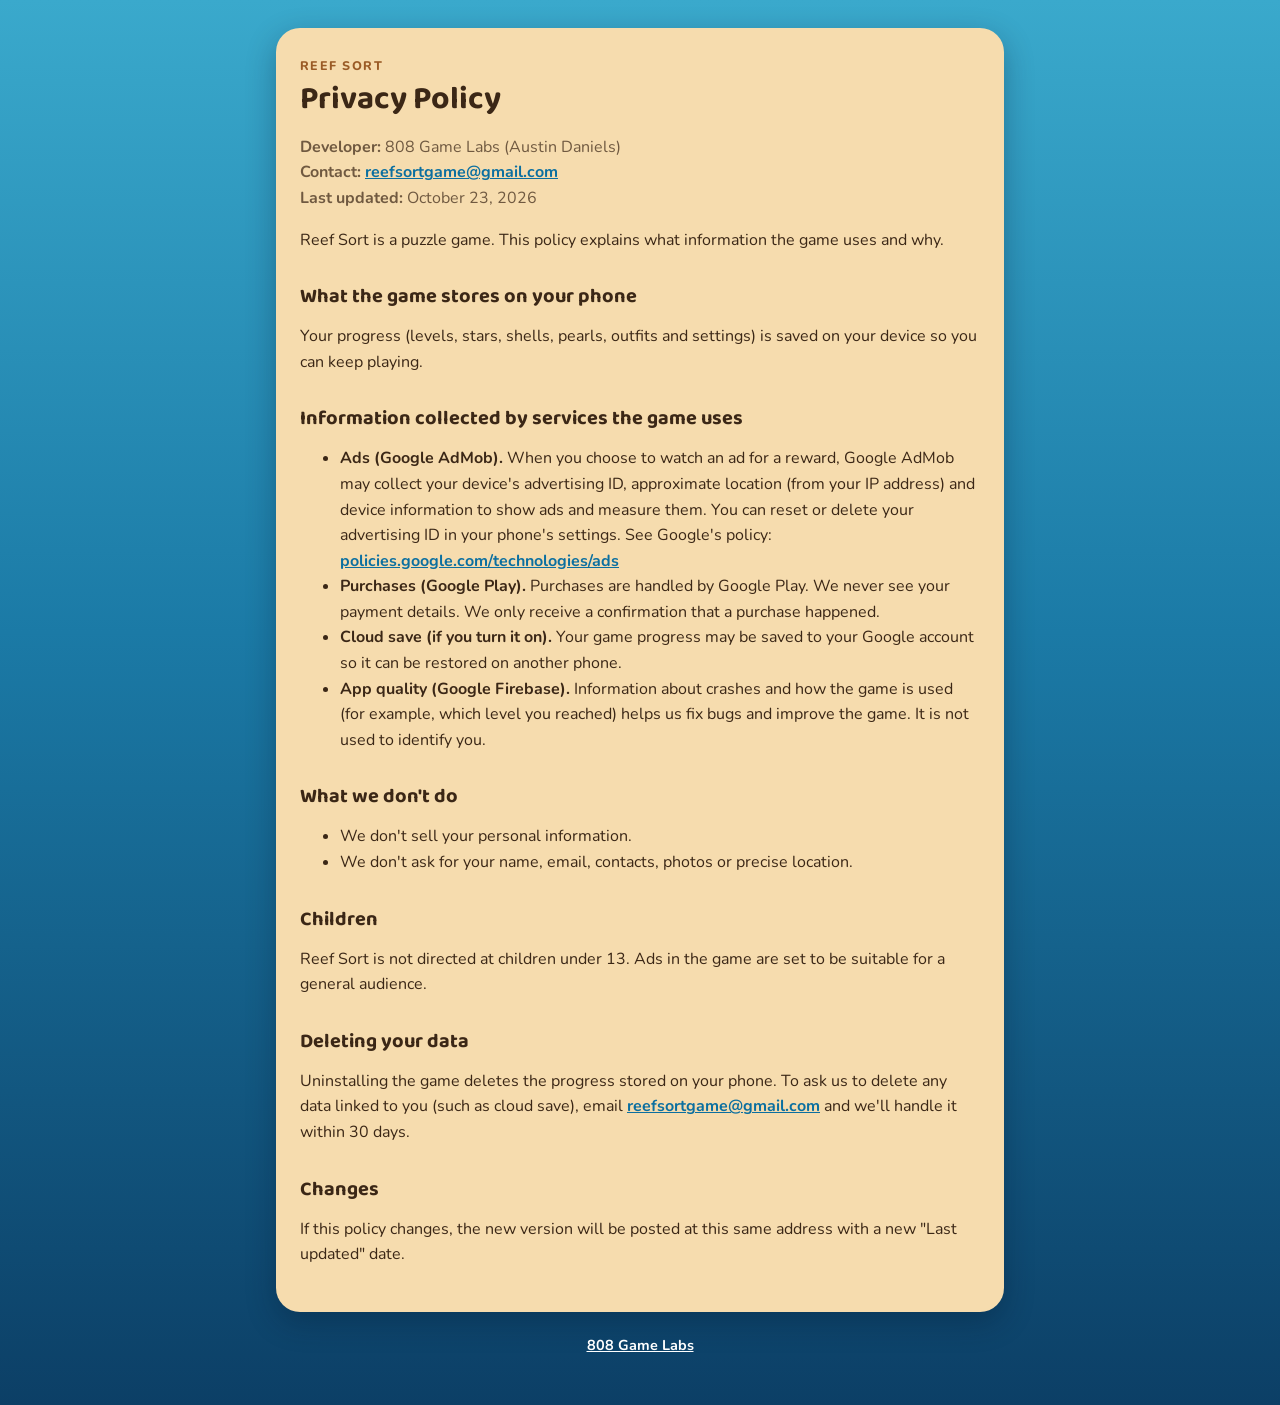
==== reef-sort/privacy/index.html @ 11c79bbb "Studio page and Reef Sort privacy policy Co-Authored-By: Claude Opus 5.5 <noreply@anthropic.com> Cla" ====
<!doctype html>
<html lang="en">
<head>
<meta charset="utf-8">
<meta name="viewport" content="width=device-width,initial-scale=1">
<title>Reef Sort Privacy Policy</title>
<link rel="preconnect" href="https://fonts.googleapis.com"><link href="https://fonts.googleapis.com/css2?family=Baloo+2:wght@800&family=Nunito:wght@600;700;800&display=swap" rel="stylesheet">
<link rel="stylesheet" href="../../style.css">
</head>
<body>
<main>
  <div class="card">
    <p class="eyebrow">Reef Sort</p>
    <h1>Privacy Policy</h1>
    <p class="muted"><b>Developer:</b> 808 Game Labs (Austin Daniels)<br>
    <b>Contact:</b> <a href="mailto:reefsortgame@gmail.com">reefsortgame@gmail.com</a><br>
    <b>Last updated:</b> October 23, 2026</p>

    <p>Reef Sort is a puzzle game. This policy explains what information the game uses and why.</p>

    <h2>What the game stores on your phone</h2>
    <p>Your progress (levels, stars, shells, pearls, outfits and settings) is saved on your device so you can keep playing.</p>

    <h2>Information collected by services the game uses</h2>
    <ul>
      <li><b>Ads (Google AdMob).</b> When you choose to watch an ad for a reward, Google AdMob may collect your device's advertising ID, approximate location (from your IP address) and device information to show ads and measure them. You can reset or delete your advertising ID in your phone's settings. See Google's policy: <a href="https://policies.google.com/technologies/ads">policies.google.com/technologies/ads</a></li>
      <li><b>Purchases (Google Play).</b> Purchases are handled by Google Play. We never see your payment details. We only receive a confirmation that a purchase happened.</li>
      <li><b>Cloud save (if you turn it on).</b> Your game progress may be saved to your Google account so it can be restored on another phone.</li>
      <li><b>App quality (Google Firebase).</b> Information about crashes and how the game is used (for example, which level you reached) helps us fix bugs and improve the game. It is not used to identify you.</li>
    </ul>

    <h2>What we don't do</h2>
    <ul>
      <li>We don't sell your personal information.</li>
      <li>We don't ask for your name, email, contacts, photos or precise location.</li>
    </ul>

    <h2>Children</h2>
    <p>Reef Sort is not directed at children under 13. Ads in the game are set to be suitable for a general audience.</p>

    <h2>Deleting your data</h2>
    <p>Uninstalling the game deletes the progress stored on your phone. To ask us to delete any data linked to you (such as cloud save), email <a href="mailto:reefsortgame@gmail.com">reefsortgame@gmail.com</a> and we'll handle it within 30 days.</p>

    <h2>Changes</h2>
    <p>If this policy changes, the new version will be posted at this same address with a new "Last updated" date.</p>
  </div>
  <footer><a href="../../">808 Game Labs</a></footer>
</main>
</body>
</html>
---- style.css ----
:root{--sea1:#3aa9cc;--sea2:#1b7aa6;--sea3:#0c3f66;--sand:#f6dcae;--ink:#3b2716;--muted:rgba(59,39,22,.72)}
*{box-sizing:border-box}
html,body{margin:0}
body{font-family:"Nunito",system-ui,-apple-system,"Segoe UI",Roboto,sans-serif;color:var(--ink);background:linear-gradient(180deg,var(--sea1),var(--sea2) 45%,var(--sea3));min-height:100vh;line-height:1.6}
main{max-width:760px;margin:0 auto;padding:28px 16px 48px}
.card{background:var(--sand);border-radius:24px;padding:28px 24px;box-shadow:0 10px 30px rgba(0,20,40,.3)}
h1,h2{font-family:"Baloo 2","Nunito",system-ui,sans-serif;line-height:1.15;margin:0 0 .4em}
h1{font-size:2rem}
h2{font-size:1.25rem;margin-top:1.6em}
p,li{font-size:1rem}
a{color:#0b6fa0;font-weight:700}
.muted{color:var(--muted)}
.app{display:flex;gap:16px;align-items:center;margin-top:18px}
.app img{width:84px;height:84px;border-radius:22px;box-shadow:0 4px 12px rgba(0,0,0,.25)}
.eyebrow{font-weight:800;letter-spacing:.12em;text-transform:uppercase;font-size:.78rem;color:#9a5b26;margin:0 0 6px}
footer{text-align:center;color:#e3f4fb;font-size:.9rem;margin-top:22px}
footer a{color:#fff}
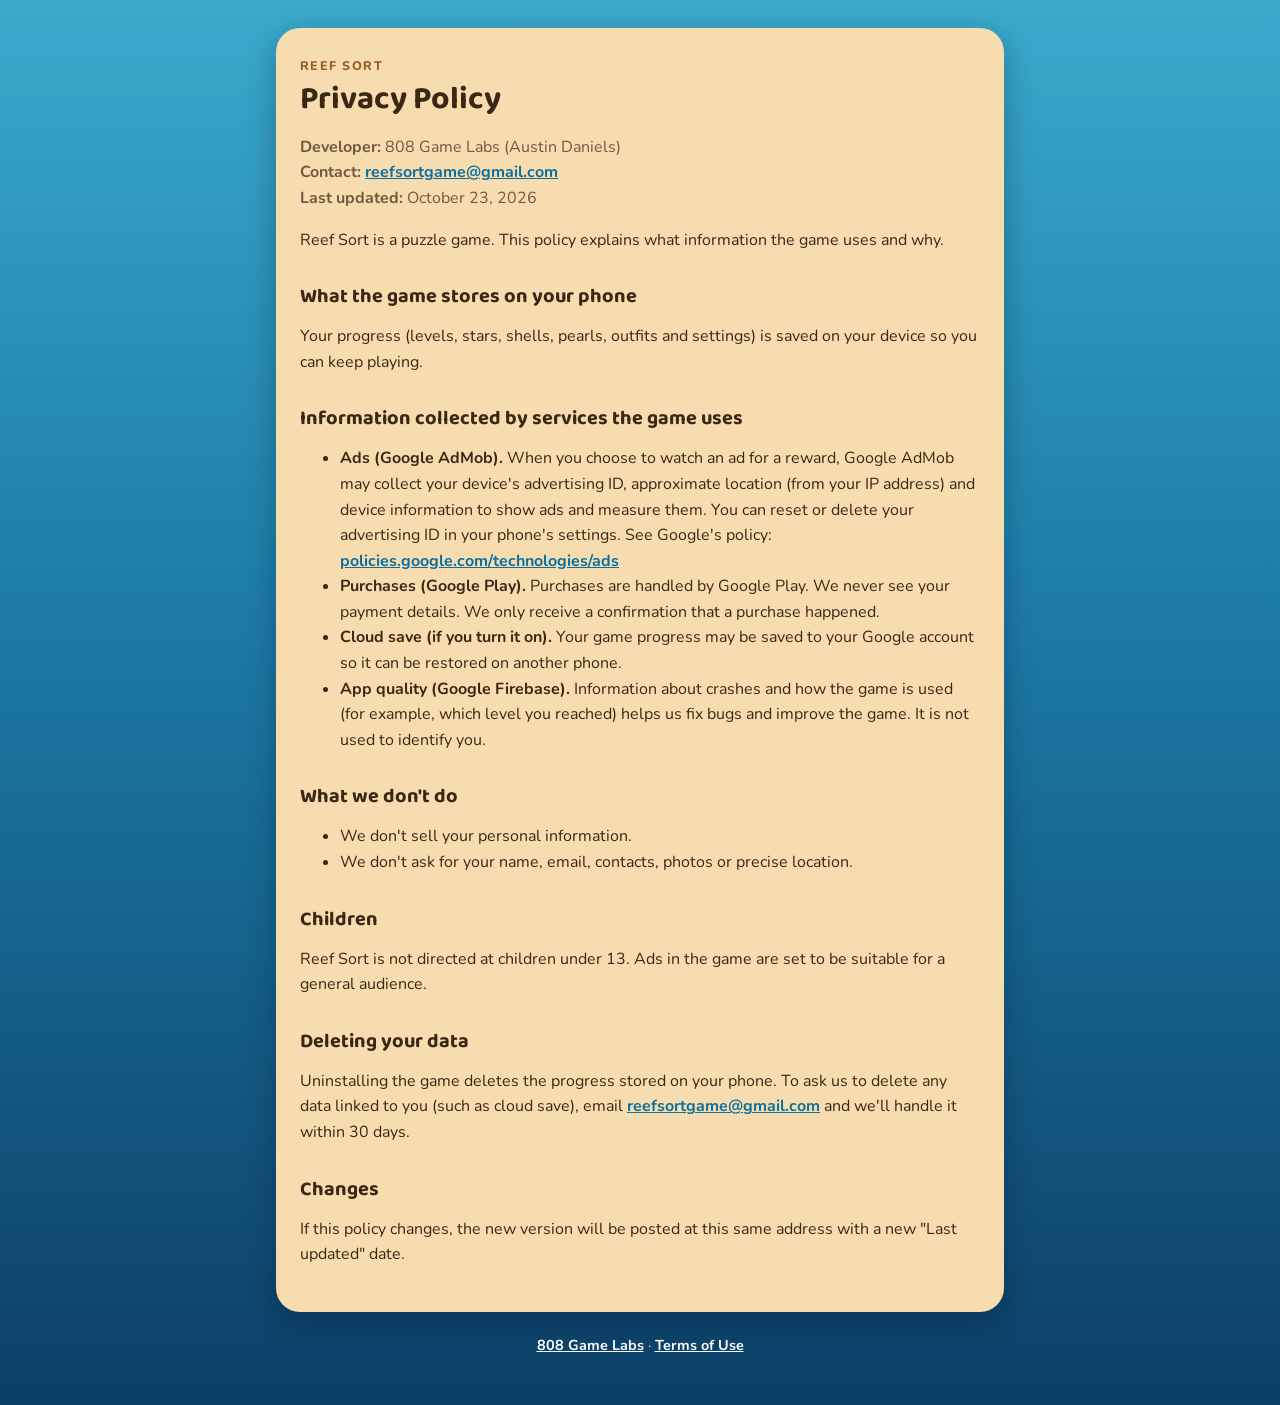
==== commit 19e1880a: "Reef Sort terms of use Co-Authored-By: Claude Opus 5.5 <noreply@anthropic.com> Claude-Session: https" ====
--- a/reef-sort/privacy/index.html
+++ b/reef-sort/privacy/index.html
@@ -44,7 +44,7 @@
     <h2>Changes</h2>
     <p>If this policy changes, the new version will be posted at this same address with a new "Last updated" date.</p>
   </div>
-  <footer><a href="../../">808 Game Labs</a></footer>
+  <footer><a href="../../">808 Game Labs</a> · <a href="../terms/">Terms of Use</a></footer>
 </main>
 </body>
 </html>
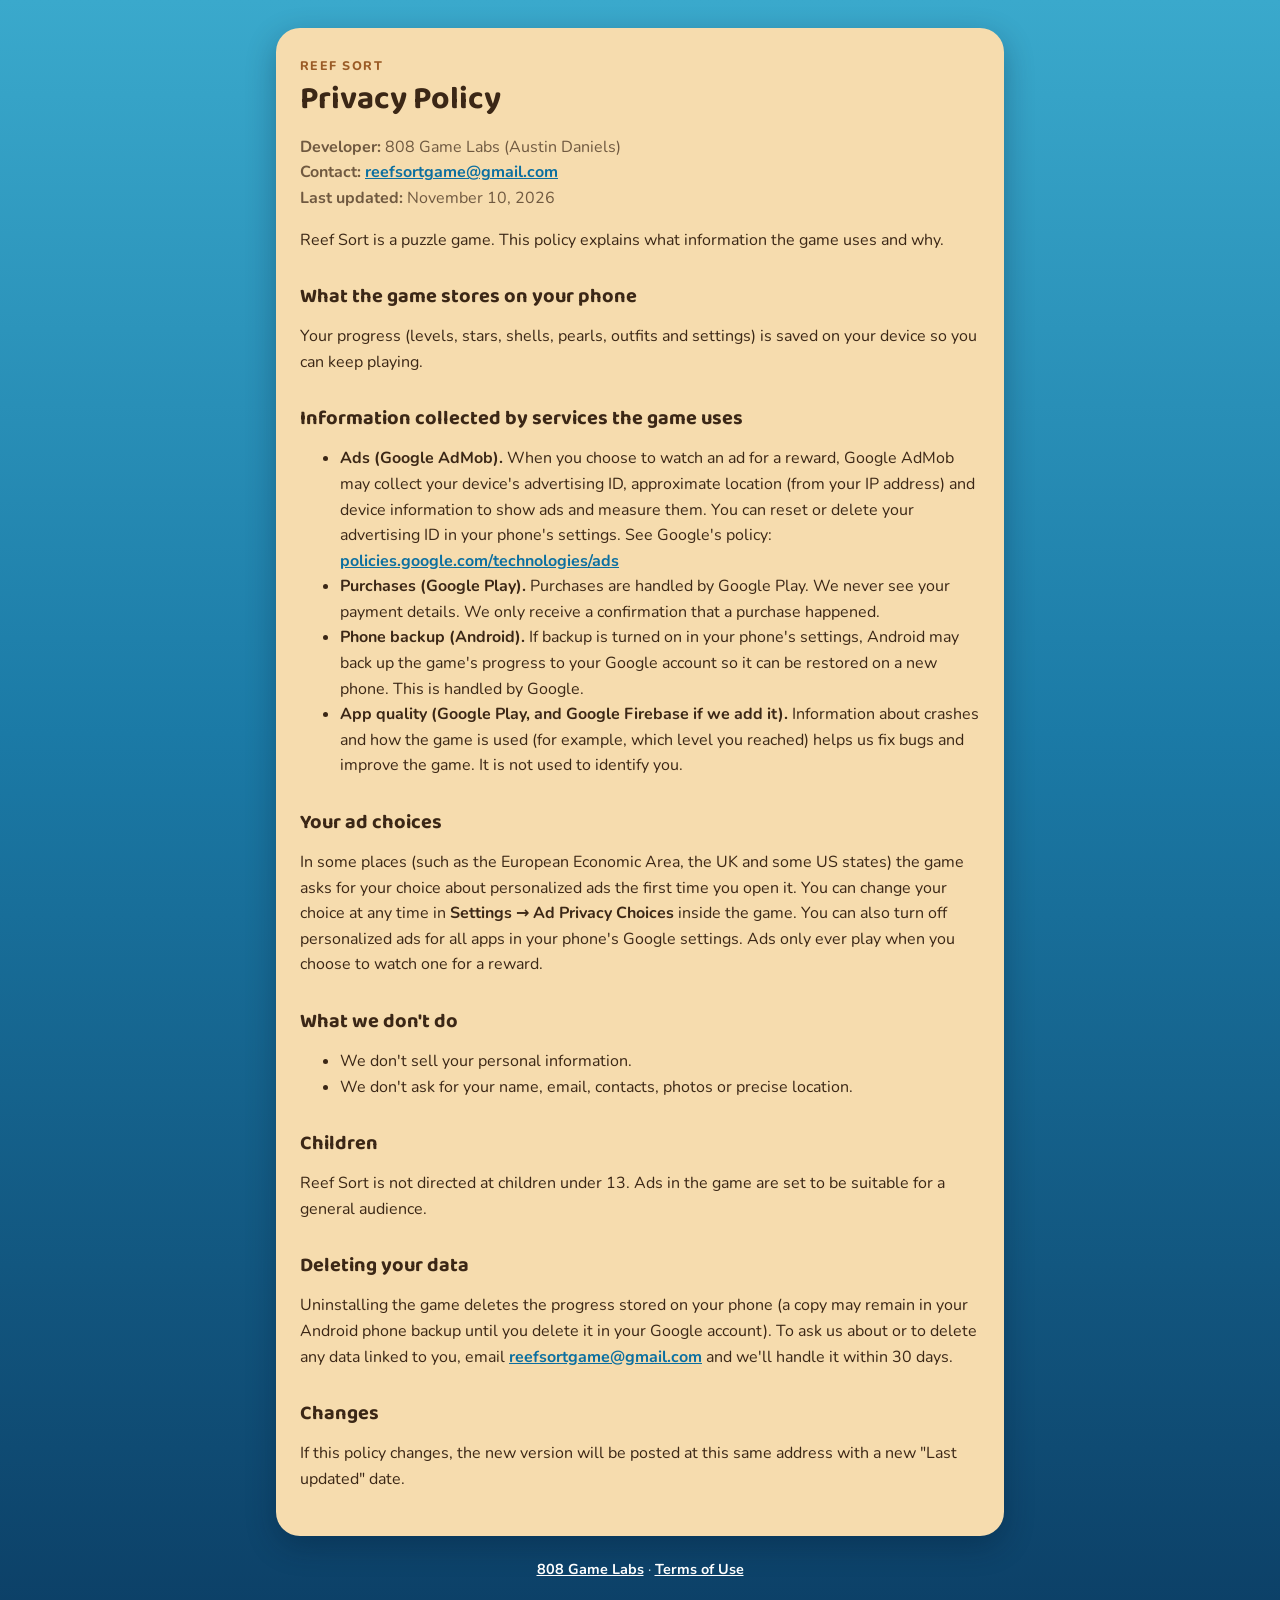
==== commit 81e05b5e: "Privacy policy: ad choices, phone backup, no cloud-save claim Co-Authored-By: Claude Opus 5.5 <norep" ====
--- a/reef-sort/privacy/index.html
+++ b/reef-sort/privacy/index.html
@@ -14,7 +14,7 @@
     <h1>Privacy Policy</h1>
     <p class="muted"><b>Developer:</b> 808 Game Labs (Austin Daniels)<br>
     <b>Contact:</b> <a href="mailto:reefsortgame@gmail.com">reefsortgame@gmail.com</a><br>
-    <b>Last updated:</b> October 23, 2026</p>
+    <b>Last updated:</b> November 10, 2026</p>
 
     <p>Reef Sort is a puzzle game. This policy explains what information the game uses and why.</p>
 
@@ -25,10 +25,12 @@
     <ul>
       <li><b>Ads (Google AdMob).</b> When you choose to watch an ad for a reward, Google AdMob may collect your device's advertising ID, approximate location (from your IP address) and device information to show ads and measure them. You can reset or delete your advertising ID in your phone's settings. See Google's policy: <a href="https://policies.google.com/technologies/ads">policies.google.com/technologies/ads</a></li>
       <li><b>Purchases (Google Play).</b> Purchases are handled by Google Play. We never see your payment details. We only receive a confirmation that a purchase happened.</li>
-      <li><b>Cloud save (if you turn it on).</b> Your game progress may be saved to your Google account so it can be restored on another phone.</li>
-      <li><b>App quality (Google Firebase).</b> Information about crashes and how the game is used (for example, which level you reached) helps us fix bugs and improve the game. It is not used to identify you.</li>
+      <li><b>Phone backup (Android).</b> If backup is turned on in your phone's settings, Android may back up the game's progress to your Google account so it can be restored on a new phone. This is handled by Google.</li>
+      <li><b>App quality (Google Play, and Google Firebase if we add it).</b> Information about crashes and how the game is used (for example, which level you reached) helps us fix bugs and improve the game. It is not used to identify you.</li>
     </ul>
 
+    <h2>Your ad choices</h2>
+    <p>In some places (such as the European Economic Area, the UK and some US states) the game asks for your choice about personalized ads the first time you open it. You can change your choice at any time in <b>Settings → Ad Privacy Choices</b> inside the game. You can also turn off personalized ads for all apps in your phone's Google settings. Ads only ever play when you choose to watch one for a reward.</p>
     <h2>What we don't do</h2>
     <ul>
       <li>We don't sell your personal information.</li>
@@ -39,7 +41,7 @@
     <p>Reef Sort is not directed at children under 13. Ads in the game are set to be suitable for a general audience.</p>
 
     <h2>Deleting your data</h2>
-    <p>Uninstalling the game deletes the progress stored on your phone. To ask us to delete any data linked to you (such as cloud save), email <a href="mailto:reefsortgame@gmail.com">reefsortgame@gmail.com</a> and we'll handle it within 30 days.</p>
+    <p>Uninstalling the game deletes the progress stored on your phone (a copy may remain in your Android phone backup until you delete it in your Google account). To ask us about or to delete any data linked to you, email <a href="mailto:reefsortgame@gmail.com">reefsortgame@gmail.com</a> and we'll handle it within 30 days.</p>
 
     <h2>Changes</h2>
     <p>If this policy changes, the new version will be posted at this same address with a new "Last updated" date.</p>
